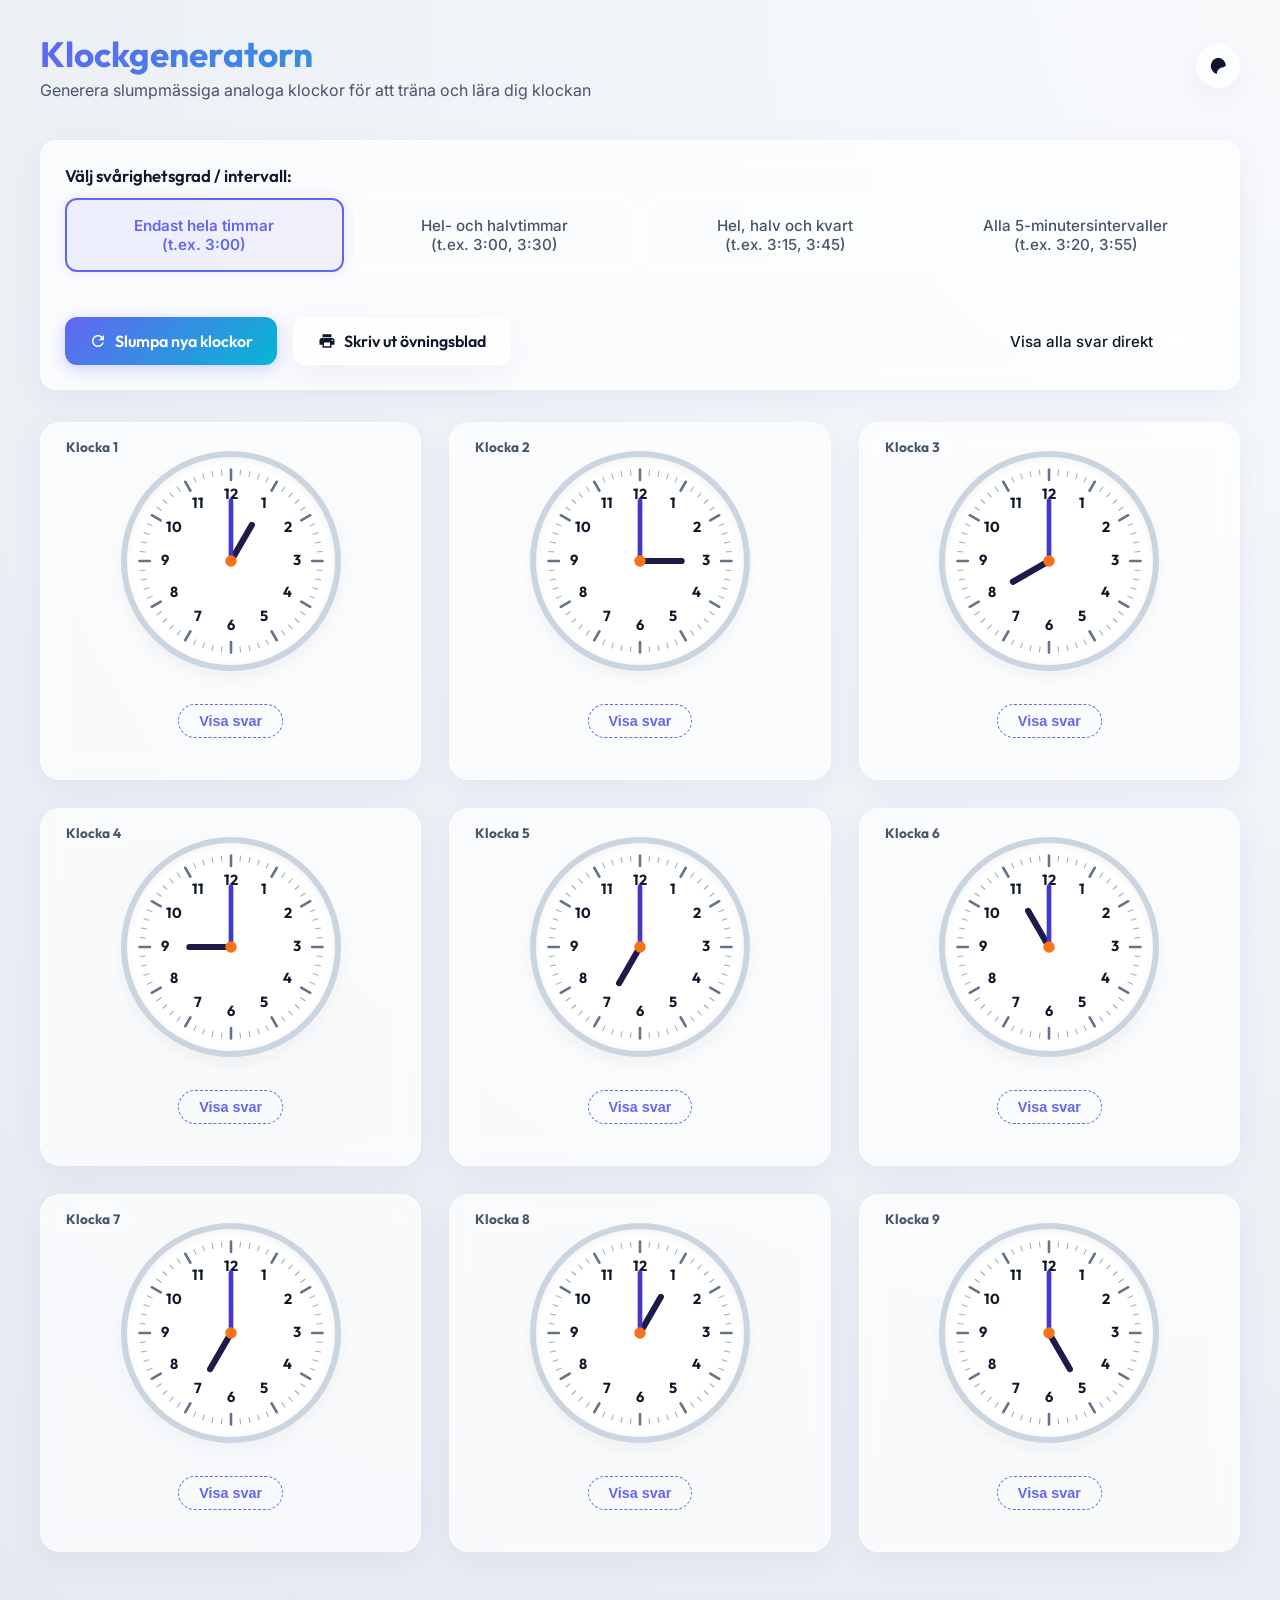
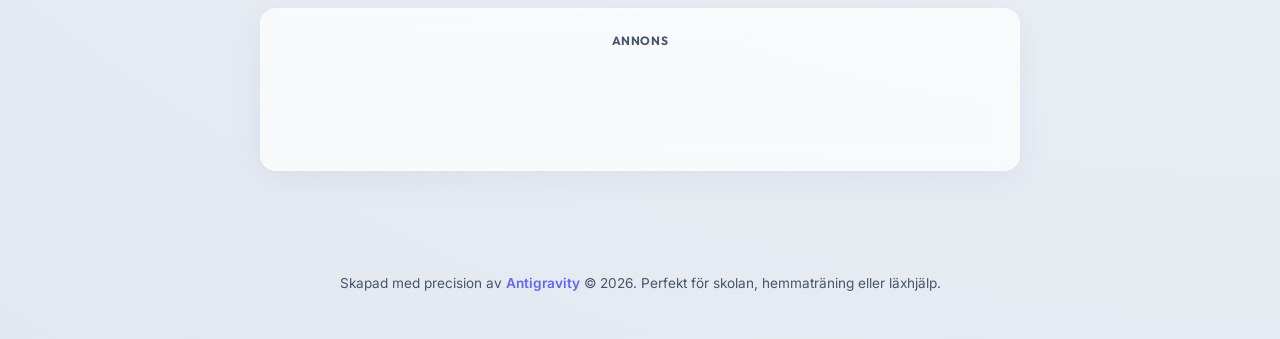
==== index.html @ e72b8bf0 "analytics" ====
<!DOCTYPE html>
<html lang="sv">
<head>
  <meta charset="UTF-8">
  <meta name="viewport" content="width=device-width, initial-scale=1.0">
  
  <!-- Primary Meta Tags -->
  <title>Klockan - Slumpa analoga klockor (Lär dig klockan)</title>
  <meta name="title" content="Klockan - Slumpa analoga klockor (Lär dig klockan)">
  <meta name="description" content="Ett interaktivt verktyg för att träna på analoga klockor. Slumpa 9 klockor i svårighetsgrader som hela timmar, halvtimmar, kvartar eller 5-minuterssteg. Skriv ut övningsblad!">
  <meta name="keywords" content="lära sig klockan, analog klocka, slumpa klockor, övningsblad klockan, digital klocka, skolmaterial, pedagogiskt verktyg">
  <meta name="author" content="Antigravity">
  
  <!-- Open Graph / Facebook -->
  <meta property="og:type" content="website">
  <meta property="og:title" content="Klockan - Slumpa analoga klockor">
  <meta property="og:description" content="Generera analoga klockor med slumpmässiga klockslag. Träna själv eller skriv ut vackra övningsblad till elever/barn.">
  <meta property="og:image" content="https://images.unsplash.com/photo-1508962914676-134849a727f0?auto=format&fit=crop&w=1200&h=630&q=80">

  <!-- Google Fonts -->
  <link rel="preconnect" href="https://fonts.googleapis.com">
  <link rel="preconnect" href="https://fonts.gstatic.com" crossorigin>
  <link href="https://fonts.googleapis.com/css2?family=Inter:wght@400;500;600;700&family=Outfit:wght@500;600;700;800&display=swap" rel="stylesheet">
  <!-- Google Analytics (GA4) -->
  <!-- Ersätt G-XXXXXXXXXX med ditt mätnings-ID från Google Analytics -->
  <!-- <script async src="https://www.googletagmanager.com/gtag/js?id=G-XXXXXXXXXX"></script>
  <script>
    window.dataLayer = window.dataLayer || [];
    function gtag(){dataLayer.push(arguments);}
    gtag('js', new Date());

    gtag('config', 'G-XXXXXXXXXX');
  </script> -->

  <!-- Google AdSense (Aktiveras fullt ut när konto godkänts) -->
  <!-- <script async src="https://pagead2.googlesyndication.com/pagead/js/adsbygoogle.js?client=ca-pub-YOUR_PUBLISHER_ID_HERE" crossorigin="anonymous"></script> -->
  
  <!-- Stylesheets -->
  <link rel="stylesheet" href="styles.css">
</head>
<body data-theme="light">

  <div class="container">
    
    <!-- Header -->
    <header>
      <div class="header-title-area">
        <h1>Klockgeneratorn</h1>
        <p>Generera slumpmässiga analoga klockor för att träna och lära dig klockan</p>
      </div>
      
      <!-- Ljust/Mörkt tema knapp -->
      <button id="themeToggle" class="theme-toggle-btn" aria-label="Växla mellan ljust och mörkt läge" title="Växla tema">
        <!-- Sol-ikon (visas i mörkt läge) -->
        <svg class="sun-icon" viewBox="0 0 24 24">
          <path d="M12,7c-2.76,0-5,2.24-5,5s2.24,5,5,5s5-2.24,5-5S14.76,7,12,7z M2,13h2c0.55,0,1-0.45,1-1s-0.45-1-1-1H2c-0.55,0-1,0.45-1,1S1.45,13,2,13z M20,13h2c0.55,0,1-0.45,1-1s-0.45-1-1-1h-2c-0.55,0-1,0.45-1,1S19.45,13,20,13z M11,2v2c0,0.55,0.45,1,1,1s1-0.45,1-1V2c0-0.55-0.45-1-1-1S11,1.45,11,2z M11,20v2c0,0.55,0.45,1,1,1s1-0.45,1-1v-2c0-0.55-0.45-1-1-1S11,19.45,11,20z M5.99,4.58c-0.39-0.39-1.03-0.39-1.41,0s-0.39,1.03,0,1.41l1.06,1.06c0.39,0.39,1.03,0.39,1.41,0s0.39-1.03,0-1.41L5.99,4.58z M18.36,16.95c-0.39-0.39-1.03-0.39-1.41,0s-0.39,1.03,0,1.41l1.06,1.06c0.39,0.39,1.03,0.39,1.41,0s0.39-1.03,0-1.41L18.36,16.95z M7.05,18.36l-1.06,1.06c-0.39,0.39-0.39,1.03,0,1.41s1.03,0.39,1.41,0l1.06-1.06c0.39-0.39,0.39-1.03,0-1.41S7.44,17.97,7.05,18.36z M16.95,5.99l1.06-1.06c0.39-0.39,0.39-1.03,0-1.41s-1.03-0.39-1.41,0l-1.06,1.06c-0.39,0.39-0.39,1.03,0,1.41S16.56,6.38,16.95,5.99z"/>
        </svg>
        <!-- Måne-ikon (visas i ljust läge) -->
        <svg class="moon-icon" viewBox="0 0 24 24">
          <path d="M12.3,2a10,10,0,0,0-1.9,19.5,8,8,0,0,1,8-8,8.1,8.1,0,0,1,3-1.6A10,10,0,0,0,12.3,2Z"/>
        </svg>
      </button>
    </header>

    <!-- Kontrollpanel -->
    <section class="control-panel" aria-label="Inställningar för klockgenerering">
      
      <!-- Svårighetsgrad -->
      <div class="control-group">
        <span class="control-label">Välj svårighetsgrad / intervall:</span>
        <div class="options-grid">
          
          <div class="option-card">
            <input type="radio" id="intervalHours" name="interval" value="hours" checked>
            <label for="intervalHours" class="option-label">Endast hela timmar<br>(t.ex. 3:00)</label>
          </div>
          
          <div class="option-card">
            <input type="radio" id="intervalHalf" name="interval" value="half">
            <label for="intervalHalf" class="option-label">Hel- och halvtimmar<br>(t.ex. 3:00, 3:30)</label>
          </div>
          
          <div class="option-card">
            <input type="radio" id="intervalQuarter" name="interval" value="quarter">
            <label for="intervalQuarter" class="option-label">Hel, halv och kvart<br>(t.ex. 3:15, 3:45)</label>
          </div>
          
          <div class="option-card">
            <input type="radio" id="intervalFive" name="interval" value="five">
            <label for="intervalFive" class="option-label">Alla 5-minutersintervaller<br>(t.ex. 3:20, 3:55)</label>
          </div>
          
        </div>
      </div>
      
      <!-- Knappar och Växlar -->
      <div class="action-buttons">
        <div class="btn-group-left">
          
          <!-- Huvudknapp: Slumpa nya -->
          <button id="randomizeBtn" class="btn btn-primary" title="Slumpa fram 9 nya klockor">
            <svg viewBox="0 0 24 24">
              <path d="M17.65,6.35C16.2,4.9,14.21,4,12,4c-4.42,0-7.99,3.58-7.99,8s3.57,8,7.99,8c3.73,0,6.84-2.55,7.73-6h-2.08c-0.82,2.33-3.04,4-5.65,4c-3.31,0-6-2.69-6-6s2.69-6,6-6c1.66,0,3.14,0.69,4.22,1.78L13,11h7V4L17.65,6.35z"/>
            </svg>
            Slumpa nya klockor
          </button>
          
          <!-- Skriv ut-knapp -->
          <button id="printBtn" class="btn btn-secondary" title="Öppna utskriftsvyn för att skriva ut eller spara som PDF">
            <svg viewBox="0 0 24 24">
              <path d="M19 8H5c-1.66 0-3 1.34-3 3v6h4v4h12v-4h4v-6c0-1.66-1.34-3-3-3zm-3 11H8v-5h8v5zm3-7c-.55 0-1-.45-1-1s.45-1 1-1 1 .45 1 1-.45 1-1 1zm-1-9H6v4h12V3z"/>
            </svg>
            Skriv ut övningsblad
          </button>
          
        </div>
        
        <!-- Visa/Dölj svar växling -->
        <div class="toggle-switch-container" title="Visa eller dölj det digitala och textbaserade svaret för alla klockor direkt">
          <span class="switch-label-text">Visa alla svar direkt</span>
          <label class="switch">
            <input type="checkbox" id="answerSwitch">
            <span class="slider"></span>
          </label>
        </div>
      </div>
      
    </section>

    <!-- Grid med klockor -->
    <main id="clocksGrid" class="clocks-grid" aria-label="Slumpade analoga klockor">
      <!-- Genereras dynamiskt via app.js -->
    </main>

    <!-- Annonsplats (Google AdSense - minimal och stilren) -->
    <div class="ads-container">
      <div class="ad-placeholder">
        <span class="ad-label">Annons</span>
        <!-- Nedanstående kod ersätts med din riktiga kod från Google AdSense -->
        <ins class="adsbygoogle"
             style="display:inline-block;width:728px;height:90px"
             data-ad-client="ca-pub-YOUR_PUBLISHER_ID_HERE"
             data-ad-slot="YOUR_SLOT_ID_HERE"></ins>
        <script>
             (adsbygoogle = window.adsbygoogle || []).push({});
        </script>
      </div>
    </div>

    <!-- Footer -->
    <footer>
      <p>Skapad med precision av <a href="#" target="_blank" rel="noopener">Antigravity</a> &copy; 2026. Perfekt för skolan, hemmaträning eller läxhjälp.</p>
    </footer>

  </div>

  <!-- Scripts -->
  <script src="app.js"></script>
</body>
</html>
---- styles.css ----
/* CSS-designsystem för Klockan - En modern, responsiv och pedagogisk klockgenerator */

/* --- Variabler & Teman --- */
:root {
  /* Ljust tema (Standard) */
  --bg-gradient: radial-gradient(circle at top right, #f8fafc, #e2e8f0);
  --card-bg: rgba(255, 255, 255, 0.7);
  --card-border: rgba(255, 255, 255, 0.6);
  --card-shadow: 0 8px 32px 0 rgba(31, 38, 135, 0.06);
  --text-primary: #0f172a;
  --text-secondary: #475569;
  --primary-color: #6366f1; /* Indigo */
  --primary-hover: #4f46e5;
  --accent-color: #06b6d4; /* Teal */
  --accent-hover: #0891b2;
  --clock-bg: #ffffff;
  --clock-face-border: #cbd5e1;
  --clock-hour-hand: #1e1b4b;
  --clock-min-hand: #4338ca;
  --clock-center: #f97316; /* Orange dot */
  --clock-text: #0f172a;
  --clock-ticks: #64748b;
  --glass-blur: blur(12px);
  --font-heading: 'Outfit', sans-serif;
  --font-body: 'Inter', sans-serif;
  --transition-speed: 0.3s;
}

[data-theme="dark"] {
  /* Mörkt tema */
  --bg-gradient: radial-gradient(circle at top right, #0f172a, #020617);
  --card-bg: rgba(30, 41, 59, 0.5);
  --card-border: rgba(255, 255, 255, 0.08);
  --card-shadow: 0 8px 32px 0 rgba(0, 0, 0, 0.3);
  --text-primary: #f8fafc;
  --text-secondary: #94a3b8;
  --primary-color: #818cf8; /* Light Indigo */
  --primary-hover: #6366f1;
  --accent-color: #22d3ee; /* Light Teal */
  --accent-hover: #06b6d4;
  --clock-bg: #1e293b;
  --clock-face-border: #475569;
  --clock-hour-hand: #e2e8f0;
  --clock-min-hand: #818cf8;
  --clock-center: #fb923c;
  --clock-text: #f8fafc;
  --clock-ticks: #64748b;
}

/* --- Grundläggande stilar --- */
* {
  box-sizing: border-box;
  margin: 0;
  padding: 0;
}

body {
  font-family: var(--font-body);
  background: var(--bg-gradient);
  color: var(--text-primary);
  min-height: 100vh;
  display: flex;
  flex-direction: column;
  align-items: center;
  padding: 2rem 1rem;
  transition: background var(--transition-speed), color var(--transition-speed);
  overflow-x: hidden;
}

.container {
  width: 100%;
  max-width: 1200px;
  display: flex;
  flex-direction: column;
  gap: 2rem;
}

/* --- Header & Layout --- */
header {
  display: flex;
  justify-content: space-between;
  align-items: center;
  width: 100%;
  margin-bottom: 0.5rem;
}

.header-title-area h1 {
  font-family: var(--font-heading);
  font-size: 2.2rem;
  font-weight: 700;
  background: linear-gradient(135deg, var(--primary-color), var(--accent-color));
  -webkit-background-clip: text;
  -webkit-text-fill-color: transparent;
  margin-bottom: 0.25rem;
}

.header-title-area p {
  color: var(--text-secondary);
  font-size: 1rem;
}

.theme-toggle-btn {
  background: var(--card-bg);
  border: 1px solid var(--card-border);
  color: var(--text-primary);
  width: 44px;
  height: 44px;
  border-radius: 50%;
  cursor: pointer;
  display: flex;
  align-items: center;
  justify-content: center;
  box-shadow: var(--card-shadow);
  backdrop-filter: var(--glass-blur);
  -webkit-backdrop-filter: var(--glass-blur);
  transition: transform 0.2s, background var(--transition-speed);
}

.theme-toggle-btn:hover {
  transform: scale(1.1);
}

.theme-toggle-btn svg {
  width: 20px;
  height: 20px;
  fill: currentColor;
}

/* Sol-ikon visas i mörkt läge, Måne-ikon i ljust läge */
[data-theme="dark"] .sun-icon { display: block; }
[data-theme="dark"] .moon-icon { display: none; }
.sun-icon { display: none; }
.moon-icon { display: block; }

/* --- Kontrollpanel (Glassmorphism) --- */
.control-panel {
  background: var(--card-bg);
  border: 1px solid var(--card-border);
  border-radius: 16px;
  padding: 1.5rem;
  box-shadow: var(--card-shadow);
  backdrop-filter: var(--glass-blur);
  -webkit-backdrop-filter: var(--glass-blur);
  display: flex;
  flex-direction: column;
  gap: 1.5rem;
}

.control-group {
  display: flex;
  flex-direction: column;
  gap: 0.75rem;
}

.control-label {
  font-family: var(--font-heading);
  font-weight: 600;
  font-size: 1.05rem;
  color: var(--text-primary);
}

/* Radio-grupp som vackra knappar */
.options-grid {
  display: grid;
  grid-template-columns: repeat(auto-fit, minmax(200px, 1fr));
  gap: 0.75rem;
  width: 100%;
}

.option-card {
  position: relative;
}

.option-card input[type="radio"] {
  position: absolute;
  opacity: 0;
  width: 0;
  height: 0;
}

.option-label {
  display: flex;
  align-items: center;
  justify-content: center;
  text-align: center;
  padding: 1rem 0.75rem;
  background: rgba(255, 255, 255, 0.03);
  border: 2px solid var(--card-border);
  border-radius: 12px;
  font-weight: 500;
  font-size: 0.95rem;
  color: var(--text-secondary);
  cursor: pointer;
  transition: all 0.2s ease;
  user-select: none;
  min-height: 56px;
}

.option-card input[type="radio"]:checked + .option-label {
  border-color: var(--primary-color);
  background: rgba(99, 102, 241, 0.08);
  color: var(--primary-color);
  box-shadow: 0 0 12px rgba(99, 102, 241, 0.15);
  font-weight: 600;
}

.option-label:hover {
  border-color: var(--text-secondary);
  color: var(--text-primary);
  transform: translateY(-2px);
}

/* Åtgärdsknappar */
.action-buttons {
  display: flex;
  flex-wrap: wrap;
  gap: 1rem;
  align-items: center;
  justify-content: space-between;
  border-top: 1px solid var(--card-border);
  padding-top: 1.25rem;
}

.btn-group-left {
  display: flex;
  flex-wrap: wrap;
  gap: 1rem;
}

.btn {
  font-family: var(--font-heading);
  font-weight: 600;
  font-size: 1rem;
  padding: 0.75rem 1.5rem;
  border-radius: 12px;
  border: none;
  cursor: pointer;
  display: flex;
  align-items: center;
  gap: 0.5rem;
  transition: all 0.2s ease;
  min-height: 48px;
}

.btn-primary {
  background: linear-gradient(135deg, var(--primary-color), var(--accent-color));
  color: white;
  box-shadow: 0 4px 15px rgba(99, 102, 241, 0.3);
}

.btn-primary:hover {
  transform: translateY(-2px);
  box-shadow: 0 6px 20px rgba(99, 102, 241, 0.4);
  filter: brightness(1.05);
}

.btn-primary:active {
  transform: translateY(0);
}

.btn-secondary {
  background: var(--card-bg);
  border: 1px solid var(--card-border);
  color: var(--text-primary);
  box-shadow: var(--card-shadow);
}

.btn-secondary:hover {
  transform: translateY(-2px);
  background: rgba(255, 255, 255, 0.1);
  border-color: var(--text-secondary);
}

.btn svg {
  width: 18px;
  height: 18px;
  fill: currentColor;
}

/* Växlingsknapp (Switch) för svar */
.toggle-switch-container {
  display: flex;
  align-items: center;
  gap: 0.75rem;
  cursor: pointer;
  user-select: none;
}

.switch {
  position: relative;
  display: inline-block;
  width: 50px;
  height: 26px;
}

.switch input {
  opacity: 0;
  width: 0;
  height: 0;
}

.slider {
  position: absolute;
  cursor: pointer;
  top: 0;
  left: 0;
  right: 0;
  bottom: 0;
  background-color: var(--card-border);
  transition: .3s;
  border-radius: 34px;
}

.slider:before {
  position: absolute;
  content: "";
  height: 18px;
  width: 18px;
  left: 4px;
  bottom: 4px;
  background-color: white;
  transition: .3s;
  border-radius: 50%;
}

input:checked + .slider {
  background-color: var(--accent-color);
}

input:checked + .slider:before {
  transform: translateX(24px);
}

.switch-label-text {
  font-weight: 500;
  font-size: 0.95rem;
  color: var(--text-primary);
}

/* --- Klockor-Grid --- */
.clocks-grid {
  display: grid;
  grid-template-columns: repeat(auto-fit, minmax(280px, 1fr));
  gap: 1.75rem;
  width: 100%;
}

/* Klockkort */
.clock-card {
  background: var(--card-bg);
  border: 1px solid var(--card-border);
  border-radius: 20px;
  padding: 1.75rem;
  box-shadow: var(--card-shadow);
  backdrop-filter: var(--glass-blur);
  -webkit-backdrop-filter: var(--glass-blur);
  display: flex;
  flex-direction: column;
  align-items: center;
  gap: 1.25rem;
  transition: transform 0.3s ease, box-shadow 0.3s ease;
  position: relative;
}

.clock-card:hover {
  transform: translateY(-4px);
  box-shadow: 0 12px 40px 0 rgba(31, 38, 135, 0.12);
}

/* Bricknummer i hörnet */
.clock-badge {
  position: absolute;
  top: 12px;
  left: 16px;
  font-family: var(--font-heading);
  font-size: 0.85rem;
  font-weight: 700;
  color: var(--text-secondary);
  background: rgba(255, 255, 255, 0.1);
  padding: 2px 8px;
  border-radius: 20px;
  border: 1px solid var(--card-border);
}

/* Analog klock-container */
.analog-clock-container {
  width: 220px;
  height: 220px;
  position: relative;
  background: var(--clock-bg);
  border-radius: 50%;
  box-shadow: inset 0 2px 8px rgba(0,0,0,0.06), 0 8px 16px rgba(0,0,0,0.04);
  border: 6px solid var(--clock-face-border);
  transition: background var(--transition-speed), border-color var(--transition-speed);
}

/* SVG Klocka */
.analog-clock-svg {
  width: 100%;
  height: 100%;
}

.analog-clock-svg text {
  font-family: var(--font-heading);
  font-weight: 700;
  font-size: 14px;
  fill: var(--clock-text);
  text-anchor: middle;
  dominant-baseline: middle;
}

.clock-hand {
  stroke-linecap: round;
  transform-origin: 100px 100px;
  transform-box: view-box;
  transition: transform 0.6s cubic-bezier(0.34, 1.56, 0.64, 1); /* Spänstig studs */
}

.hour-hand {
  stroke: var(--clock-hour-hand);
  stroke-width: 6;
}

.minute-hand {
  stroke: var(--clock-min-hand);
  stroke-width: 4.5;
}

.center-dot {
  fill: var(--clock-center);
}

.clock-tick {
  stroke: var(--clock-ticks);
  stroke-linecap: round;
}

.clock-tick.major {
  stroke-width: 2.5;
}

.clock-tick.minor {
  stroke-width: 1;
  opacity: 0.6;
}

/* Svars-sektion */
.answer-area {
  width: 100%;
  display: flex;
  flex-direction: column;
  align-items: center;
  gap: 0.5rem;
  min-height: 60px; /* Undvik layoutskiftningar vid visa/dölj */
  justify-content: center;
}

.answer-card-reveal-btn {
  background: transparent;
  border: 1px dashed var(--primary-color);
  color: var(--primary-color);
  font-size: 0.9rem;
  font-weight: 600;
  padding: 0.5rem 1.25rem;
  border-radius: 20px;
  cursor: pointer;
  transition: all 0.2s ease;
}

.answer-card-reveal-btn:hover {
  background: rgba(99, 102, 241, 0.08);
  border-style: solid;
}

.answer-details {
  display: flex;
  flex-direction: column;
  align-items: center;
  gap: 0.25rem;
  width: 100%;
  animation: fadeIn 0.3s cubic-bezier(0.16, 1, 0.3, 1);
}

.digital-time {
  font-family: var(--font-heading);
  font-weight: 700;
  font-size: 1.3rem;
  color: var(--primary-color);
}

.swedish-text-time {
  font-size: 0.9rem;
  font-weight: 500;
  color: var(--text-secondary);
  text-align: center;
  max-width: 90%;
  line-height: 1.3;
}

.hidden {
  display: none !important;
}

/* Enkel fadeIn-animering för avslöjande av svar */
@keyframes fadeIn {
  from {
    opacity: 0;
    transform: translateY(5px);
  }
  to {
    opacity: 1;
    transform: translateY(0);
  }
}

/* --- Footer --- */
footer {
  margin-top: auto;
  padding: 3rem 0 1rem;
  color: var(--text-secondary);
  font-size: 0.85rem;
  text-align: center;
  width: 100%;
}

footer a {
  color: var(--primary-color);
  text-decoration: none;
  font-weight: 600;
}

footer a:hover {
  text-decoration: underline;
}

/* --- Annons-sektion (Google AdSense) --- */
.ads-container {
  width: 100%;
  display: flex;
  justify-content: center;
  margin: 1.5rem 0;
  page-break-inside: avoid;
}

.ad-placeholder {
  background: var(--card-bg);
  border: 1px dashed var(--card-border);
  border-radius: 16px;
  padding: 1.5rem;
  width: 100%;
  max-width: 760px;
  min-height: 120px;
  display: flex;
  flex-direction: column;
  align-items: center;
  justify-content: center;
  position: relative;
  box-shadow: var(--card-shadow);
  backdrop-filter: var(--glass-blur);
  -webkit-backdrop-filter: var(--glass-blur);
  overflow: hidden;
  transition: border-color var(--transition-speed), background var(--transition-speed);
}

.ad-label {
  font-family: var(--font-heading);
  font-size: 0.75rem;
  font-weight: 700;
  color: var(--text-secondary);
  text-transform: uppercase;
  letter-spacing: 0.05em;
  margin-bottom: 0.5rem;
}

/* --- Utskriftsstilar (Skolblad / Övningsblad) --- */
@media print {
  /* Skapa en utskriftsheader för elever */
  body::before {
    content: "Klockan - Övningsblad \A Namn: ___________________________   Datum: ______________";
    white-space: pre-wrap;
    display: block;
    font-family: 'Outfit', sans-serif;
    font-size: 1.4rem;
    font-weight: 700;
    color: #000;
    margin-bottom: 2rem;
    width: 100%;
    border-bottom: 2px solid #000;
    padding-bottom: 1rem;
  }

  body {
    background: #ffffff !important;
    color: #000000 !important;
    padding: 0 !important;
    margin: 0 !important;
    min-height: auto;
  }

  .container {
    max-width: 100% !important;
    gap: 1rem !important;
  }

  /* Göm skärmgränssnittet */
  header, 
  .control-panel, 
  footer, 
  .theme-toggle-btn,
  .clock-badge,
  .ads-container {
    display: none !important;
  }

  /* Anpassa klockkortet för bläckbesparing och utskrift */
  .clocks-grid {
    grid-template-columns: repeat(3, 1fr) !important; /* Alltid 3 klockor per rad på papper */
    gap: 2rem 1.5rem !important;
  }

  .clock-card {
    background: transparent !important;
    border: none !important;
    box-shadow: none !important;
    padding: 0.5rem !important;
    backdrop-filter: none !important;
    -webkit-backdrop-filter: none !important;
    page-break-inside: avoid;
    transform: none !important;
  }

  /* Justera analoga urtavlan */
  .analog-clock-container {
    width: 170px !important;
    height: 170px !important;
    border: 4px solid #000000 !important;
    background: #ffffff !important;
    box-shadow: none !important;
  }

  .analog-clock-svg text {
    fill: #000000 !important;
  }

  .hour-hand {
    stroke: #000000 !important;
  }

  .minute-hand {
    stroke: #555555 !important;
  }

  .clock-tick {
    stroke: #000000 !important;
  }

  .center-dot {
    fill: #000000 !important;
  }

  /* Göm interaktiva svar och rita linjer för att skriva svar för hand */
  .answer-area {
    margin-top: 1rem;
    min-height: auto !important;
  }

  .answer-card-reveal-btn,
  .answer-details {
    display: none !important;
  }

  /* Lägg till en handskriftslinje i utskriftsvy */
  .answer-area::after {
    content: "Svar: _____________________";
    font-family: 'Outfit', sans-serif;
    font-size: 1.1rem;
    font-weight: 500;
    color: #000;
    display: block;
    margin-top: 0.5rem;
  }
}

/* --- Responsivitet Finetuning --- */
@media (max-width: 768px) {
  body {
    padding: 1rem 0.5rem;
  }
  
  .header-title-area h1 {
    font-size: 1.8rem;
  }
  
  .control-panel {
    padding: 1rem;
    gap: 1rem;
  }

  .options-grid {
    grid-template-columns: repeat(2, 1fr);
  }

  .action-buttons {
    flex-direction: column;
    align-items: stretch;
    gap: 1rem;
  }

  .btn-group-left {
    flex-direction: column;
  }

  .btn {
    width: 100%;
    justify-content: center;
  }

  .toggle-switch-container {
    justify-content: center;
    border: 1px solid var(--card-border);
    padding: 0.75rem;
    border-radius: 12px;
    background: rgba(255,255,255,0.02);
  }

  .clocks-grid {
    grid-template-columns: repeat(auto-fit, minmax(240px, 1fr));
    gap: 1rem;
  }
}

@media (max-width: 480px) {
  .options-grid {
    grid-template-columns: 1fr;
  }
}
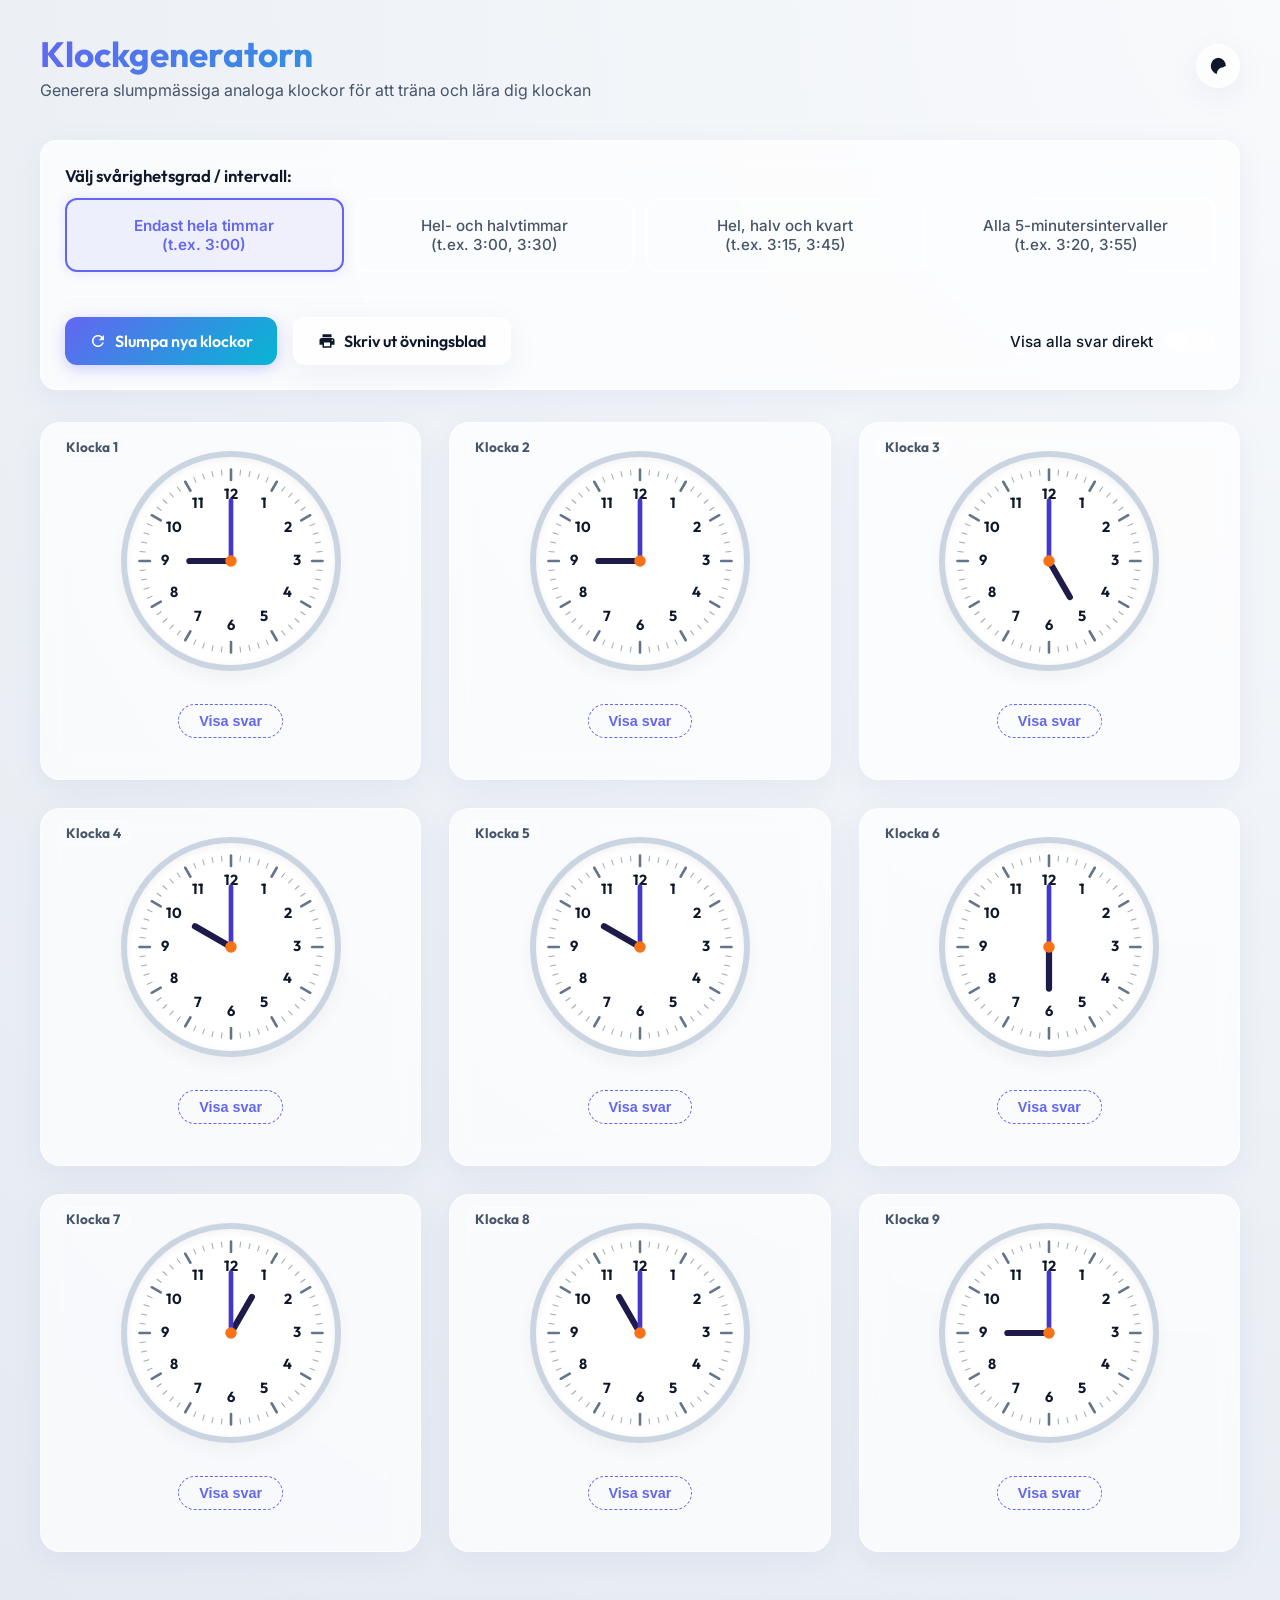
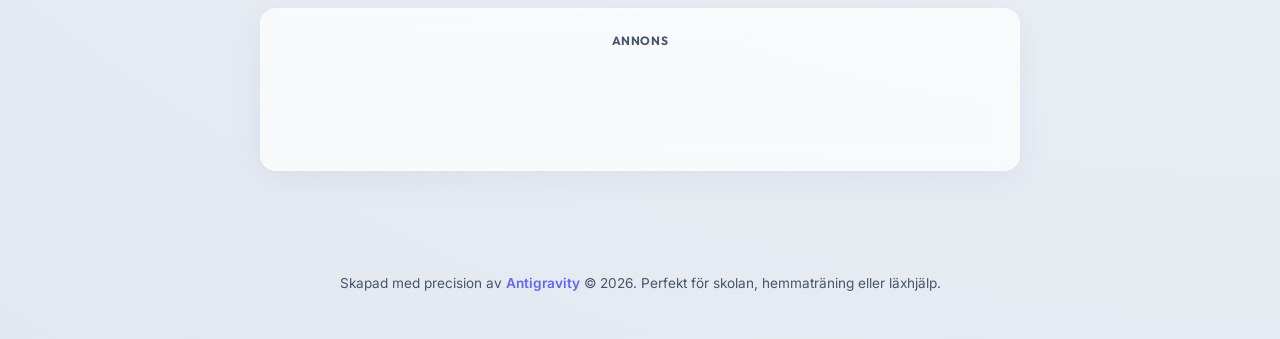
==== commit 58301db0: "analytics id" ====
--- a/index.html
+++ b/index.html
@@ -22,15 +22,14 @@
   <link rel="preconnect" href="https://fonts.gstatic.com" crossorigin>
   <link href="https://fonts.googleapis.com/css2?family=Inter:wght@400;500;600;700&family=Outfit:wght@500;600;700;800&display=swap" rel="stylesheet">
   <!-- Google Analytics (GA4) -->
-  <!-- Ersätt G-XXXXXXXXXX med ditt mätnings-ID från Google Analytics -->
-  <!-- <script async src="https://www.googletagmanager.com/gtag/js?id=G-XXXXXXXXXX"></script>
+  <script async src="https://www.googletagmanager.com/gtag/js?id=G-F9HM7N359F"></script>
   <script>
     window.dataLayer = window.dataLayer || [];
     function gtag(){dataLayer.push(arguments);}
     gtag('js', new Date());
 
-    gtag('config', 'G-XXXXXXXXXX');
-  </script> -->
+    gtag('config', 'G-F9HM7N359F');
+  </script>
 
   <!-- Google AdSense (Aktiveras fullt ut när konto godkänts) -->
   <!-- <script async src="https://pagead2.googlesyndication.com/pagead/js/adsbygoogle.js?client=ca-pub-YOUR_PUBLISHER_ID_HERE" crossorigin="anonymous"></script> -->
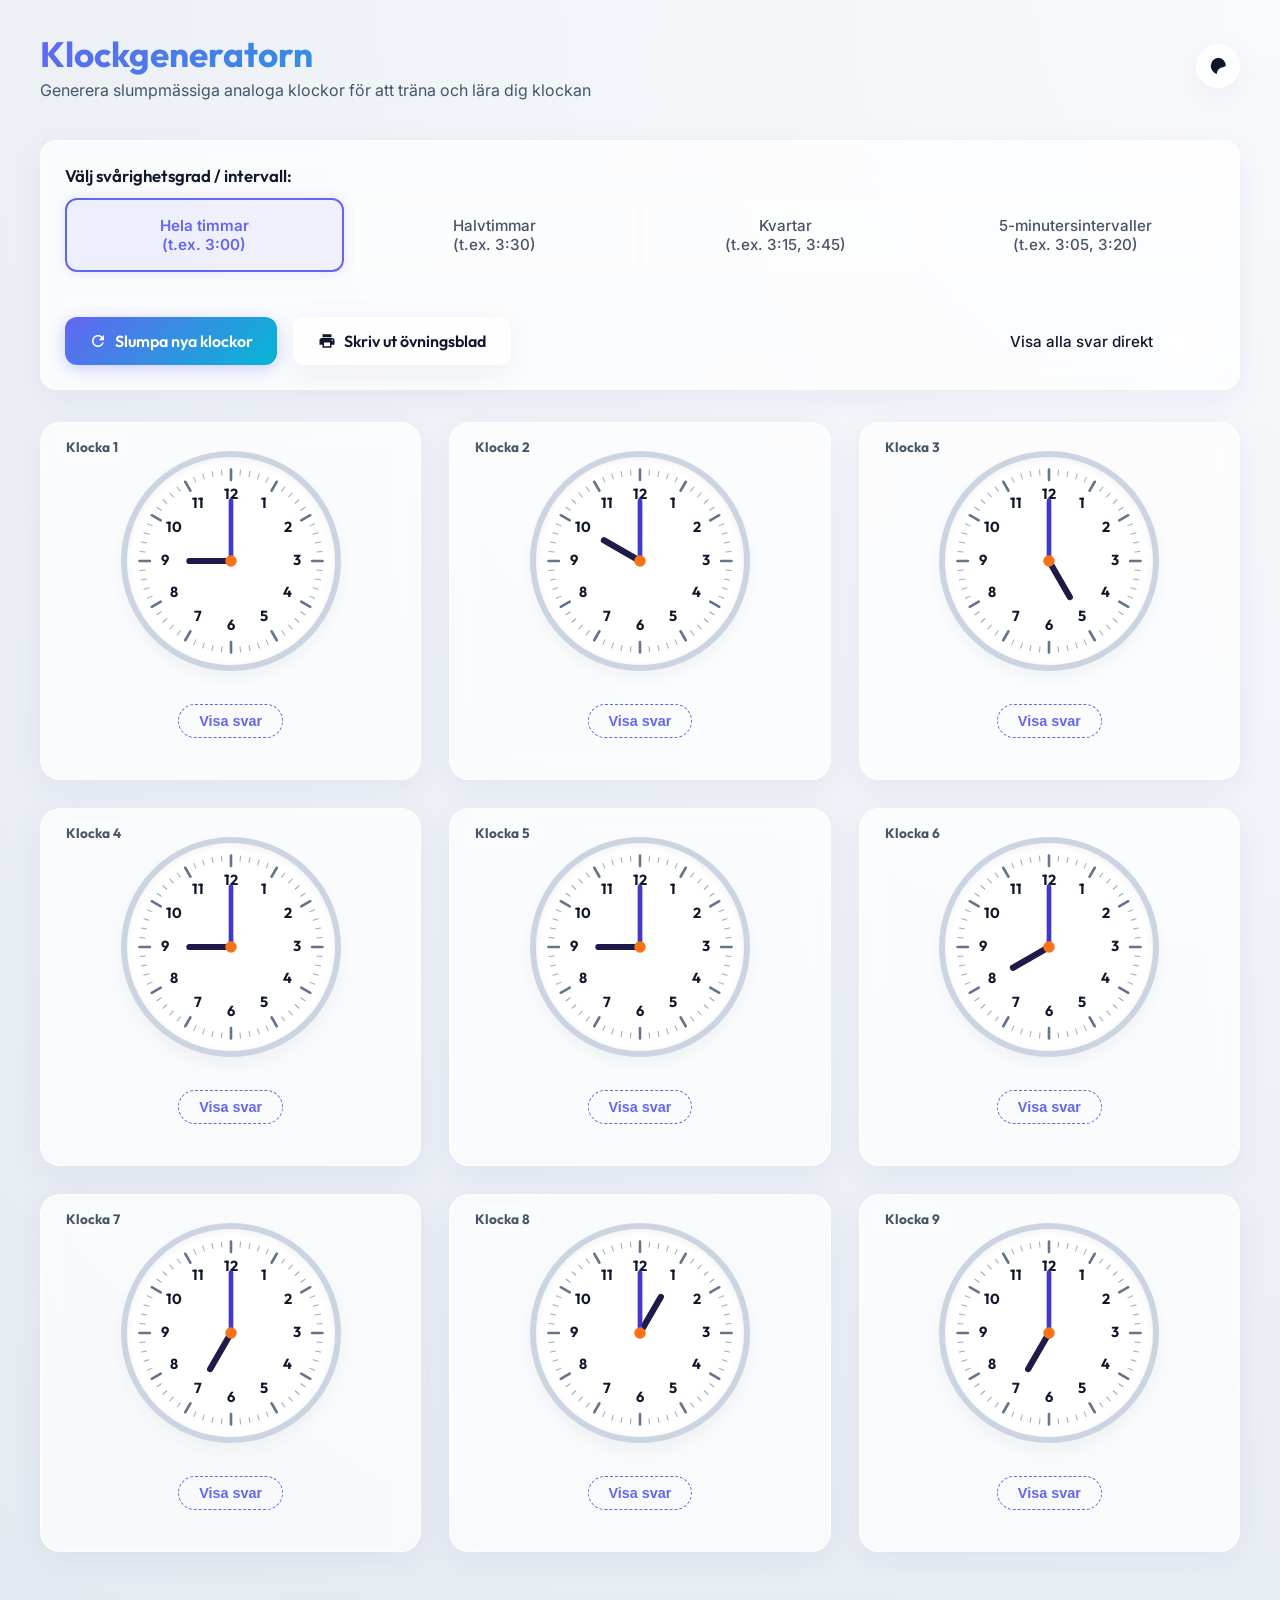
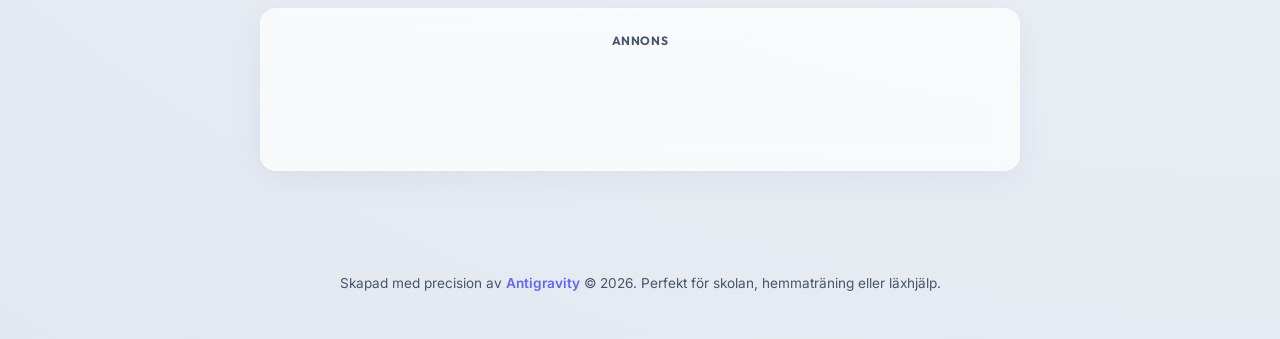
==== commit 7544475d: "svårighetsgrader uppdaterade" ====
--- a/index.html
+++ b/index.html
@@ -70,23 +70,23 @@
         <div class="options-grid">
           
           <div class="option-card">
-            <input type="radio" id="intervalHours" name="interval" value="hours" checked>
-            <label for="intervalHours" class="option-label">Endast hela timmar<br>(t.ex. 3:00)</label>
+            <input type="checkbox" id="intervalHours" value="hours" class="interval-checkbox" checked>
+            <label for="intervalHours" class="option-label">Hela timmar<br>(t.ex. 3:00)</label>
           </div>
           
           <div class="option-card">
-            <input type="radio" id="intervalHalf" name="interval" value="half">
-            <label for="intervalHalf" class="option-label">Hel- och halvtimmar<br>(t.ex. 3:00, 3:30)</label>
+            <input type="checkbox" id="intervalHalf" value="half" class="interval-checkbox">
+            <label for="intervalHalf" class="option-label">Halvtimmar<br>(t.ex. 3:30)</label>
           </div>
           
           <div class="option-card">
-            <input type="radio" id="intervalQuarter" name="interval" value="quarter">
-            <label for="intervalQuarter" class="option-label">Hel, halv och kvart<br>(t.ex. 3:15, 3:45)</label>
+            <input type="checkbox" id="intervalQuarter" value="quarter" class="interval-checkbox">
+            <label for="intervalQuarter" class="option-label">Kvartar<br>(t.ex. 3:15, 3:45)</label>
           </div>
           
           <div class="option-card">
-            <input type="radio" id="intervalFive" name="interval" value="five">
-            <label for="intervalFive" class="option-label">Alla 5-minutersintervaller<br>(t.ex. 3:20, 3:55)</label>
+            <input type="checkbox" id="intervalFive" value="five" class="interval-checkbox">
+            <label for="intervalFive" class="option-label">5-minutersintervaller<br>(t.ex. 3:05, 3:20)</label>
           </div>
           
         </div>
--- a/styles.css
+++ b/styles.css
@@ -171,7 +171,8 @@
   position: relative;
 }
 
-.option-card input[type="radio"] {
+.option-card input[type="radio"],
+.option-card input[type="checkbox"] {
   position: absolute;
   opacity: 0;
   width: 0;
@@ -196,7 +197,8 @@
   min-height: 56px;
 }
 
-.option-card input[type="radio"]:checked + .option-label {
+.option-card input[type="radio"]:checked + .option-label,
+.option-card input[type="checkbox"]:checked + .option-label {
   border-color: var(--primary-color);
   background: rgba(99, 102, 241, 0.08);
   color: var(--primary-color);
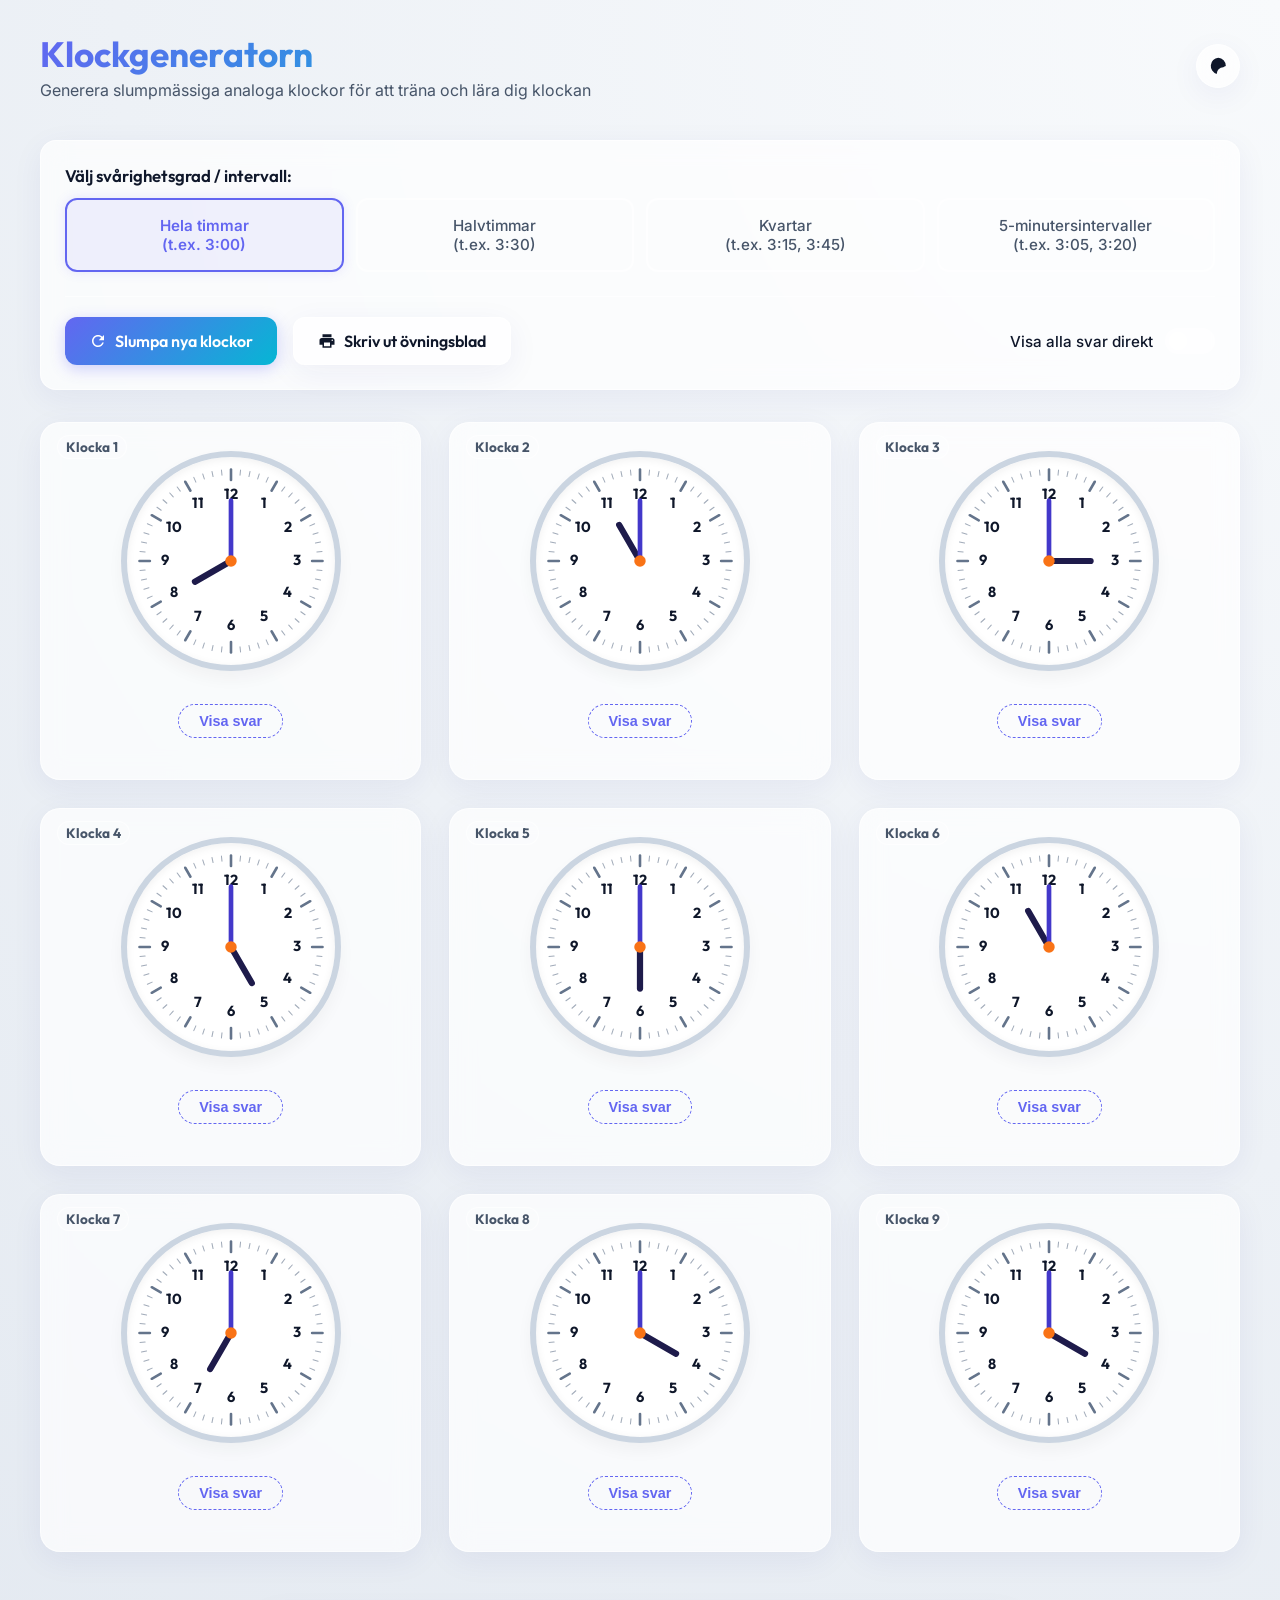
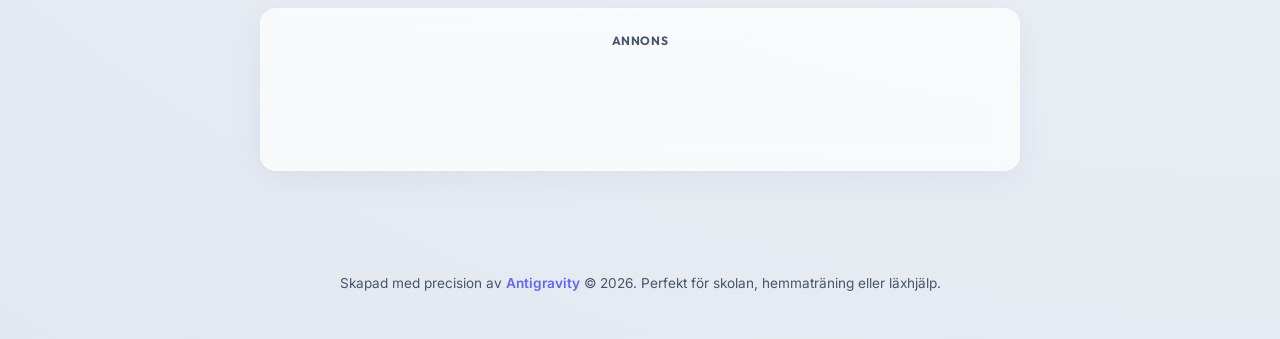
==== commit ad5fdfa3: "aktiverar adsense" ====
--- a/index.html
+++ b/index.html
@@ -32,7 +32,7 @@
   </script>
 
   <!-- Google AdSense (Aktiveras fullt ut när konto godkänts) -->
-  <!-- <script async src="https://pagead2.googlesyndication.com/pagead/js/adsbygoogle.js?client=ca-pub-YOUR_PUBLISHER_ID_HERE" crossorigin="anonymous"></script> -->
+  <script async src="https://pagead2.googlesyndication.com/pagead/js/adsbygoogle.js?client=ca-pub-2132800917540829" crossorigin="anonymous"></script>
   
   <!-- Stylesheets -->
   <link rel="stylesheet" href="styles.css">
@@ -138,7 +138,7 @@
         <!-- Nedanstående kod ersätts med din riktiga kod från Google AdSense -->
         <ins class="adsbygoogle"
              style="display:inline-block;width:728px;height:90px"
-             data-ad-client="ca-pub-YOUR_PUBLISHER_ID_HERE"
+             data-ad-client="ca-pub-2132800917540829"
              data-ad-slot="YOUR_SLOT_ID_HERE"></ins>
         <script>
              (adsbygoogle = window.adsbygoogle || []).push({});
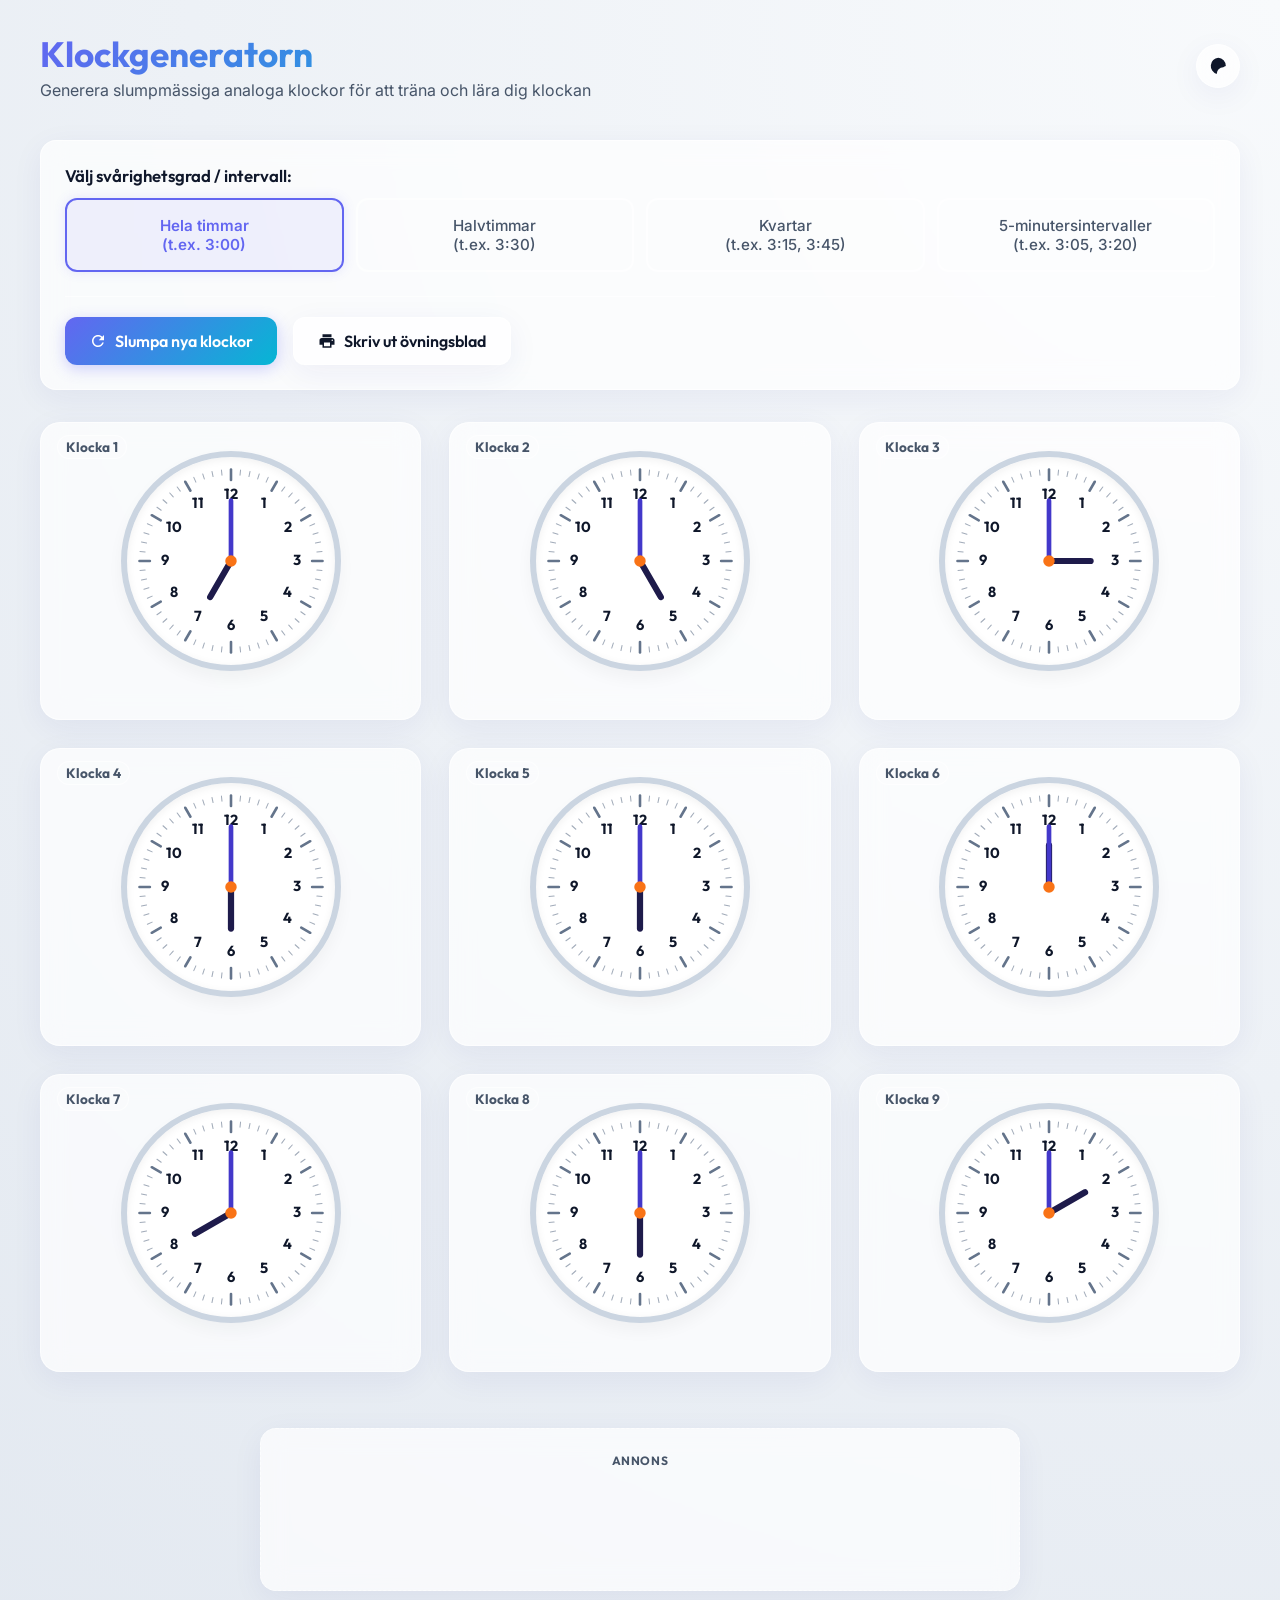
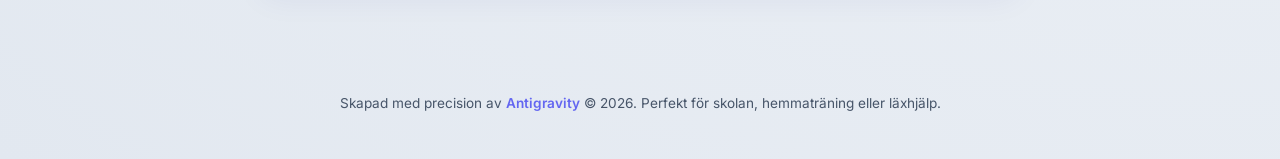
==== commit 7dc9fb68: "remove facit" ====
--- a/index.html
+++ b/index.html
@@ -114,14 +114,6 @@
           
         </div>
         
-        <!-- Visa/Dölj svar växling -->
-        <div class="toggle-switch-container" title="Visa eller dölj det digitala och textbaserade svaret för alla klockor direkt">
-          <span class="switch-label-text">Visa alla svar direkt</span>
-          <label class="switch">
-            <input type="checkbox" id="answerSwitch">
-            <span class="slider"></span>
-          </label>
-        </div>
       </div>
       
     </section>
--- a/styles.css
+++ b/styles.css
@@ -452,8 +452,6 @@
   display: flex;
   flex-direction: column;
   align-items: center;
-  gap: 0.5rem;
-  min-height: 60px; /* Undvik layoutskiftningar vid visa/dölj */
   justify-content: center;
 }
 
@@ -729,10 +727,10 @@
     grid-template-columns: repeat(auto-fit, minmax(240px, 1fr));
     gap: 1rem;
   }
-}
-
-@media (max-width: 480px) {
-  .options-grid {
-    grid-template-columns: 1fr;
-  }
-}
+
+  .option-label {
+    font-size: 0.85rem;
+    padding: 0.75rem 0.5rem;
+    min-height: 48px;
+  }
+}
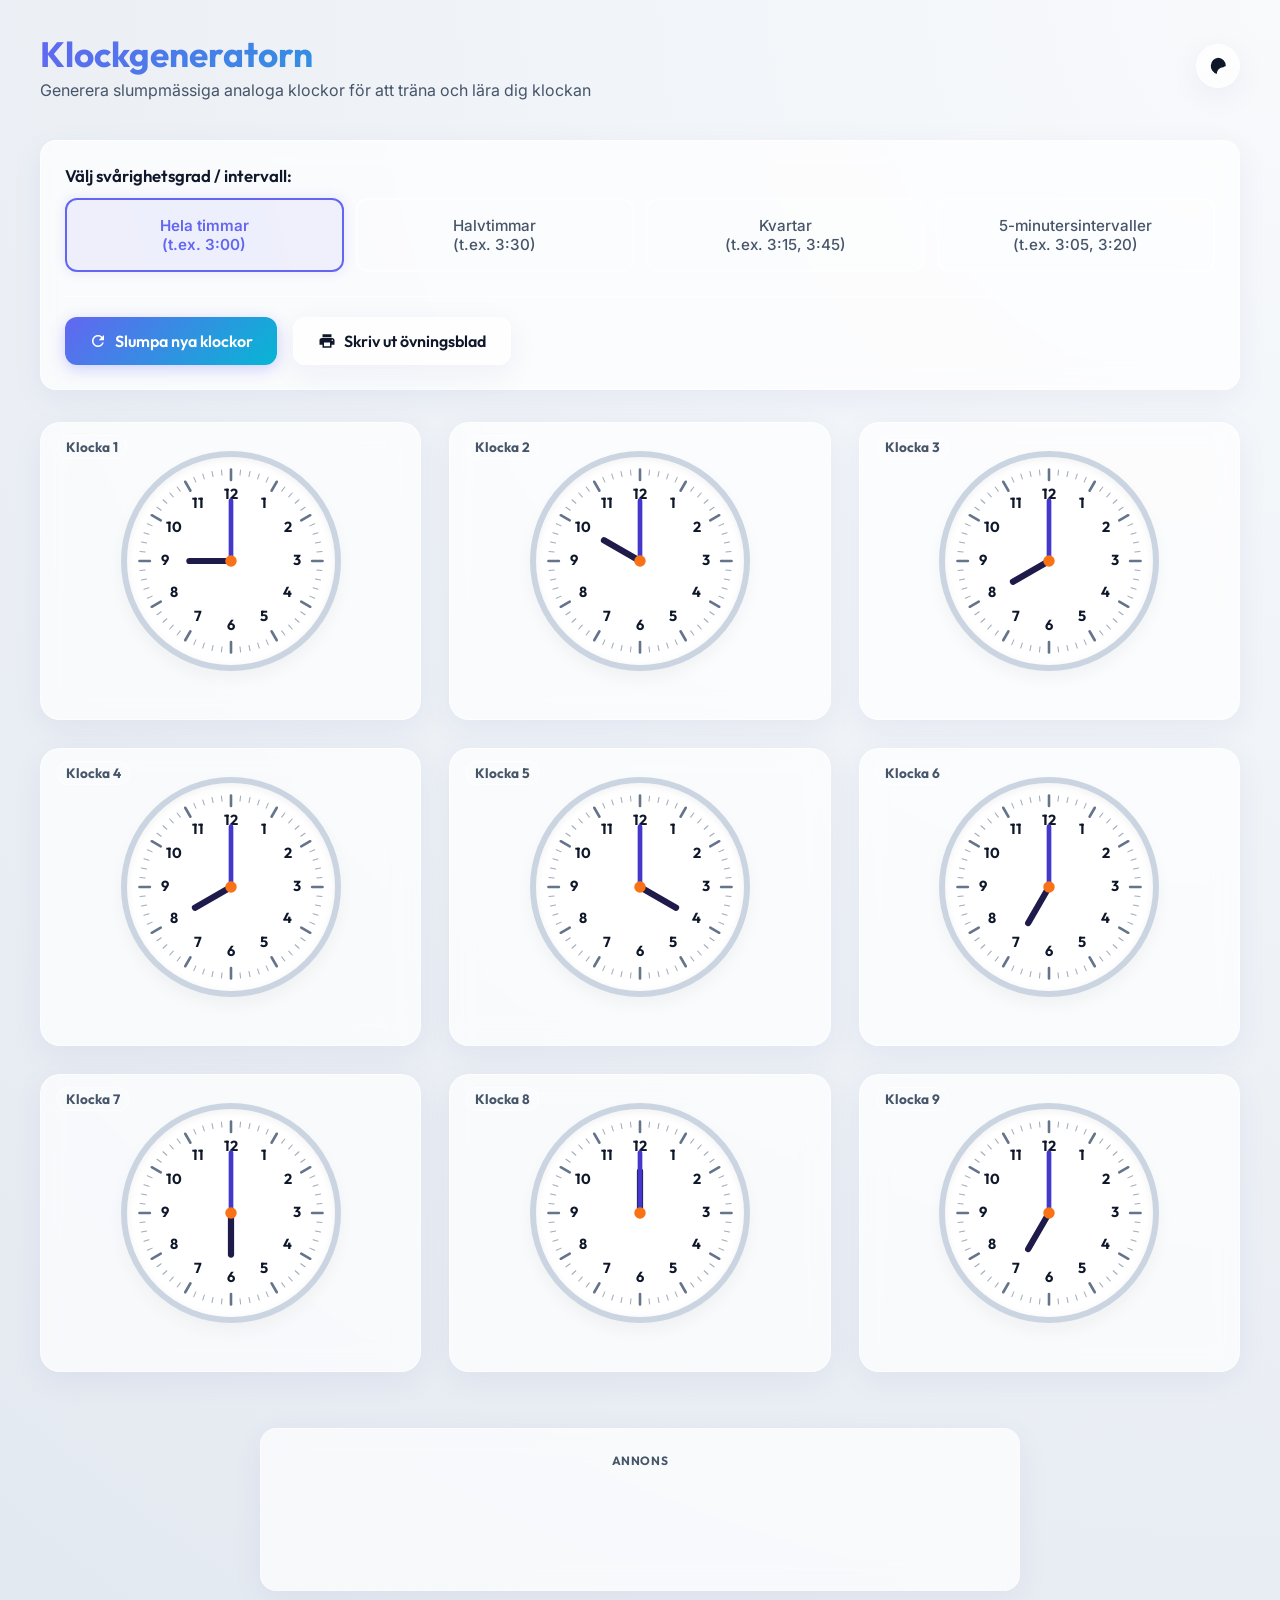
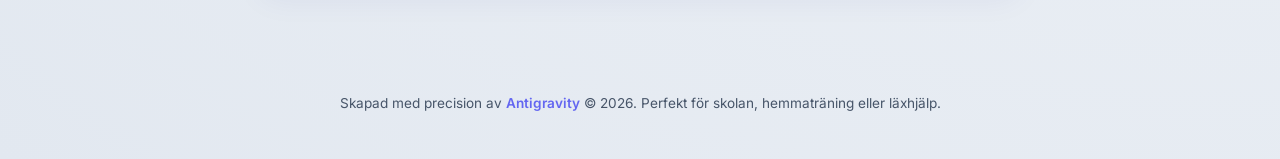
==== commit 2f25c059: "feat: add print-only header with dynamic date to exercise sheets" ====
--- a/index.html
+++ b/index.html
@@ -38,6 +38,12 @@
   <link rel="stylesheet" href="styles.css">
 </head>
 <body data-theme="light">
+
+  <!-- Header som endast visas vid utskrift -->
+  <div class="print-only-header">
+    <span class="print-url">www.läraklockan.se</span>
+    <span class="print-date">Datum: <span id="printDate"></span></span>
+  </div>
 
   <div class="container">
     
--- a/styles.css
+++ b/styles.css
@@ -572,21 +572,35 @@
   margin-bottom: 0.5rem;
 }
 
+/* --- Utskriftsheader (dold på skärmen) --- */
+.print-only-header {
+  display: none;
+}
+
 /* --- Utskriftsstilar (Skolblad / Övningsblad) --- */
 @media print {
-  /* Skapa en utskriftsheader för elever */
-  body::before {
-    content: "Klockan - Övningsblad \A Namn: ___________________________   Datum: ______________";
-    white-space: pre-wrap;
-    display: block;
+  /* Skapa en utskriftsheader */
+  .print-only-header {
+    display: flex !important;
+    justify-content: space-between;
+    align-items: flex-end;
     font-family: 'Outfit', sans-serif;
-    font-size: 1.4rem;
+    font-size: 1.3rem;
     font-weight: 700;
     color: #000;
     margin-bottom: 2rem;
     width: 100%;
     border-bottom: 2px solid #000;
-    padding-bottom: 1rem;
+    padding-bottom: 0.75rem;
+  }
+
+  .print-url {
+    font-size: 1.4rem;
+  }
+
+  .print-date {
+    font-size: 1.1rem;
+    font-weight: 500;
   }
 
   body {
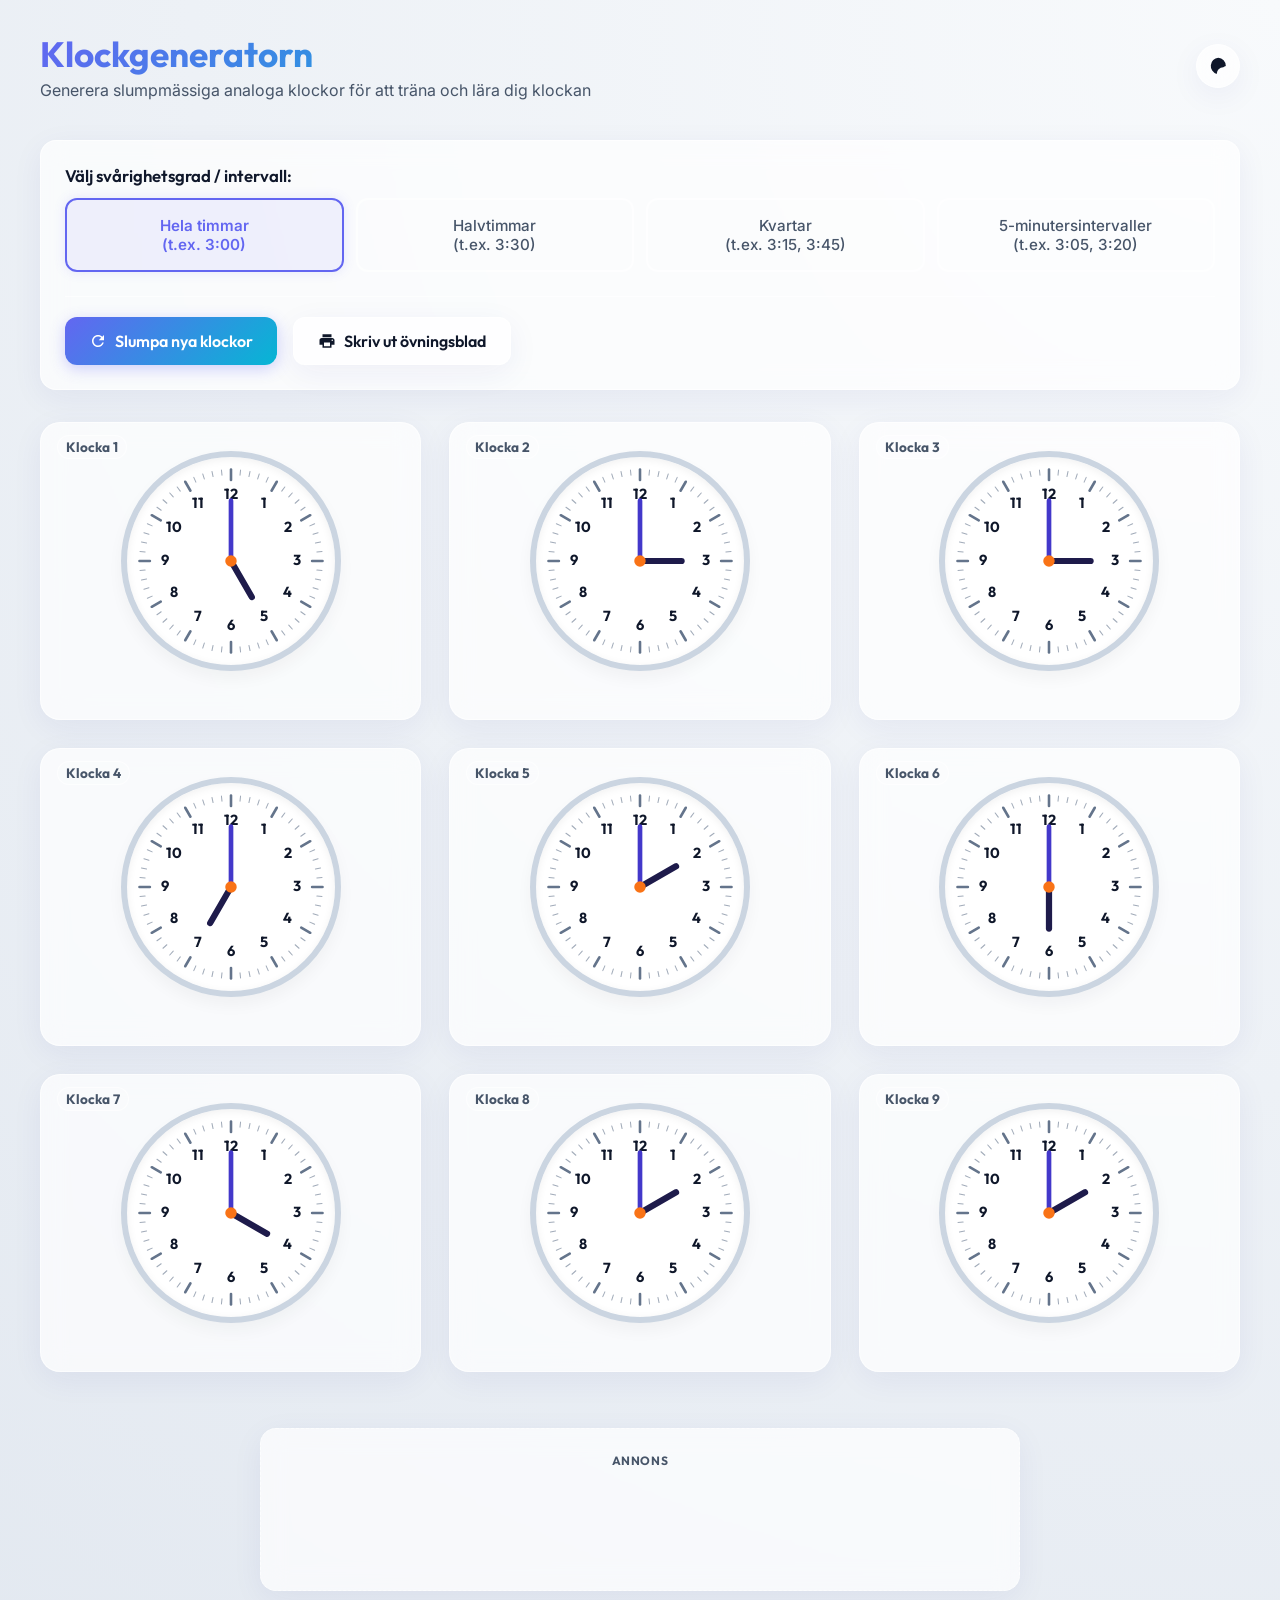
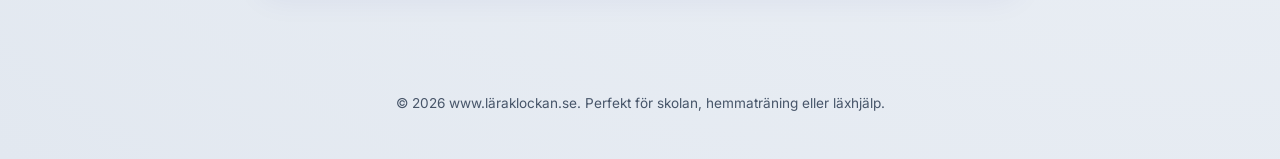
==== commit d54af8d2: "footer" ====
--- a/index.html
+++ b/index.html
@@ -146,7 +146,7 @@
 
     <!-- Footer -->
     <footer>
-      <p>Skapad med precision av <a href="#" target="_blank" rel="noopener">Antigravity</a> &copy; 2026. Perfekt för skolan, hemmaträning eller läxhjälp.</p>
+      <p>&copy; 2026 www.läraklockan.se. Perfekt för skolan, hemmaträning eller läxhjälp.</p>
     </footer>
 
   </div>
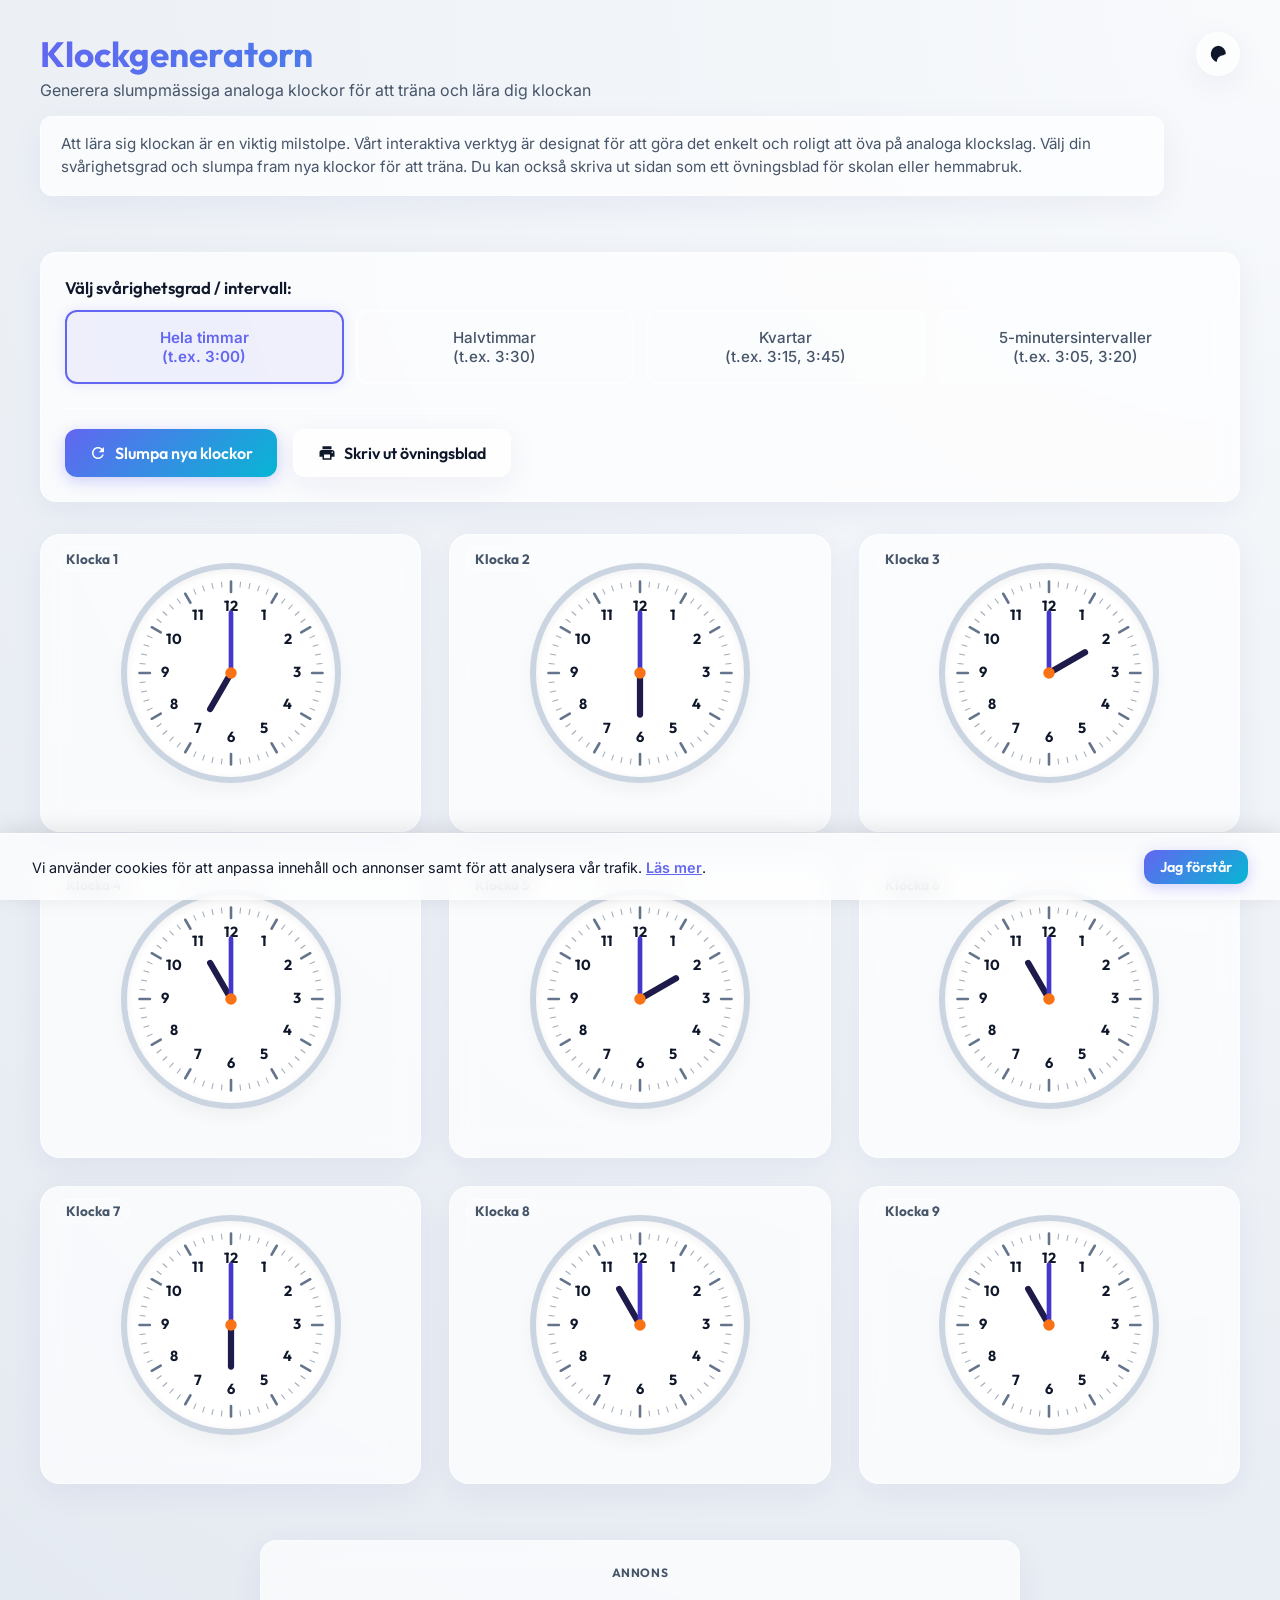
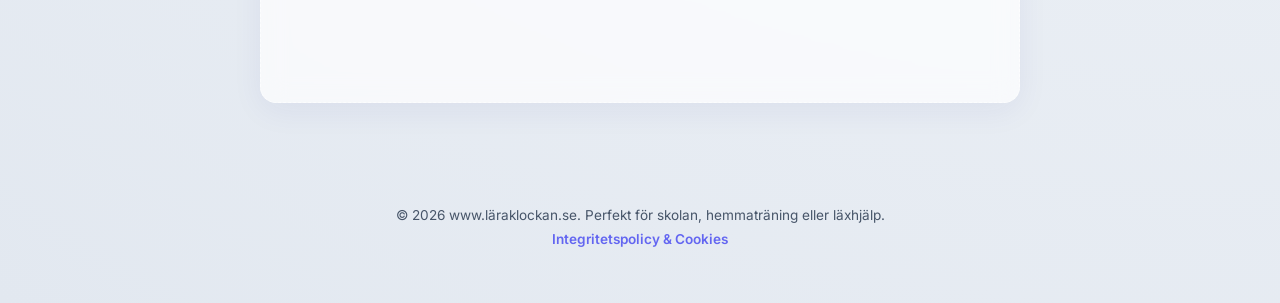
==== commit b77383cc: "Add educational text, cookie banner, and privacy policy for Google AdSense qualification - Added inf" ====
--- a/index.html
+++ b/index.html
@@ -52,6 +52,11 @@
       <div class="header-title-area">
         <h1>Klockgeneratorn</h1>
         <p>Generera slumpmässiga analoga klockor för att träna och lära dig klockan</p>
+
+        <!-- Pedagogisk text för AdSense / SEO -->
+        <div class="educational-text">
+          <p>Att lära sig klockan är en viktig milstolpe. Vårt interaktiva verktyg är designat för att göra det enkelt och roligt att öva på analoga klockslag. Välj din svårighetsgrad och slumpa fram nya klockor för att träna. Du kan också skriva ut sidan som ett övningsblad för skolan eller hemmabruk.</p>
+        </div>
       </div>
       
       <!-- Ljust/Mörkt tema knapp -->
@@ -147,8 +152,15 @@
     <!-- Footer -->
     <footer>
       <p>&copy; 2026 www.läraklockan.se. Perfekt för skolan, hemmaträning eller läxhjälp.</p>
+      <p><a href="privacy.html" class="privacy-link">Integritetspolicy & Cookies</a></p>
     </footer>
 
+  </div>
+
+  <!-- Cookie Consent Banner -->
+  <div id="cookieBanner" class="cookie-banner hidden">
+    <p>Vi använder cookies för att anpassa innehåll och annonser samt för att analysera vår trafik. <a href="privacy.html">Läs mer</a>.</p>
+    <button id="acceptCookies" class="btn btn-primary btn-small">Jag förstår</button>
   </div>
 
   <!-- Scripts -->
--- a/styles.css
+++ b/styles.css
@@ -79,9 +79,14 @@
 header {
   display: flex;
   justify-content: space-between;
-  align-items: center;
+  align-items: flex-start;
   width: 100%;
   margin-bottom: 0.5rem;
+}
+
+.header-title-area {
+  flex: 1;
+  padding-right: 2rem;
 }
 
 .header-title-area h1 {
@@ -97,6 +102,23 @@
 .header-title-area p {
   color: var(--text-secondary);
   font-size: 1rem;
+  margin-bottom: 1rem;
+}
+
+.educational-text {
+  background: var(--card-bg);
+  border: 1px solid var(--card-border);
+  border-radius: 12px;
+  padding: 1rem 1.25rem;
+  margin-bottom: 1rem;
+  box-shadow: var(--card-shadow);
+}
+
+.educational-text p {
+  color: var(--text-secondary);
+  font-size: 0.95rem;
+  line-height: 1.5;
+  margin: 0;
 }
 
 .theme-toggle-btn {
@@ -523,6 +545,10 @@
   width: 100%;
 }
 
+footer p {
+  margin-bottom: 0.5rem;
+}
+
 footer a {
   color: var(--primary-color);
   text-decoration: none;
@@ -531,6 +557,45 @@
 
 footer a:hover {
   text-decoration: underline;
+}
+
+/* --- Cookie Banner --- */
+.cookie-banner {
+  position: fixed;
+  bottom: 0;
+  left: 0;
+  width: 100%;
+  background: var(--card-bg);
+  border-top: 1px solid var(--card-border);
+  box-shadow: 0 -4px 20px rgba(0, 0, 0, 0.1);
+  backdrop-filter: var(--glass-blur);
+  -webkit-backdrop-filter: var(--glass-blur);
+  padding: 1rem 2rem;
+  display: flex;
+  justify-content: space-between;
+  align-items: center;
+  z-index: 1000;
+  gap: 1rem;
+}
+
+.cookie-banner p {
+  color: var(--text-primary);
+  font-size: 0.9rem;
+  margin: 0;
+  max-width: 800px;
+}
+
+.cookie-banner a {
+  color: var(--primary-color);
+  font-weight: 600;
+  text-decoration: underline;
+}
+
+.cookie-banner .btn-small {
+  padding: 0.5rem 1rem;
+  font-size: 0.9rem;
+  min-height: auto;
+  white-space: nowrap;
 }
 
 /* --- Annons-sektion (Google AdSense) --- */
@@ -579,6 +644,10 @@
 
 /* --- Utskriftsstilar (Skolblad / Övningsblad) --- */
 @media print {
+  .cookie-banner {
+    display: none !important;
+  }
+
   /* Skapa en utskriftsheader */
   .print-only-header {
     display: flex !important;
@@ -701,10 +770,32 @@
     padding: 1rem 0.5rem;
   }
   
+  .header-title-area {
+    padding-right: 0;
+  }
+
+  header {
+    flex-direction: column;
+    align-items: center;
+    text-align: center;
+    gap: 1rem;
+  }
+
   .header-title-area h1 {
     font-size: 1.8rem;
   }
   
+  .cookie-banner {
+    flex-direction: column;
+    text-align: center;
+    padding: 1rem;
+  }
+
+  .cookie-banner .btn-small {
+    width: 100%;
+    justify-content: center;
+  }
+
   .control-panel {
     padding: 1rem;
     gap: 1rem;
